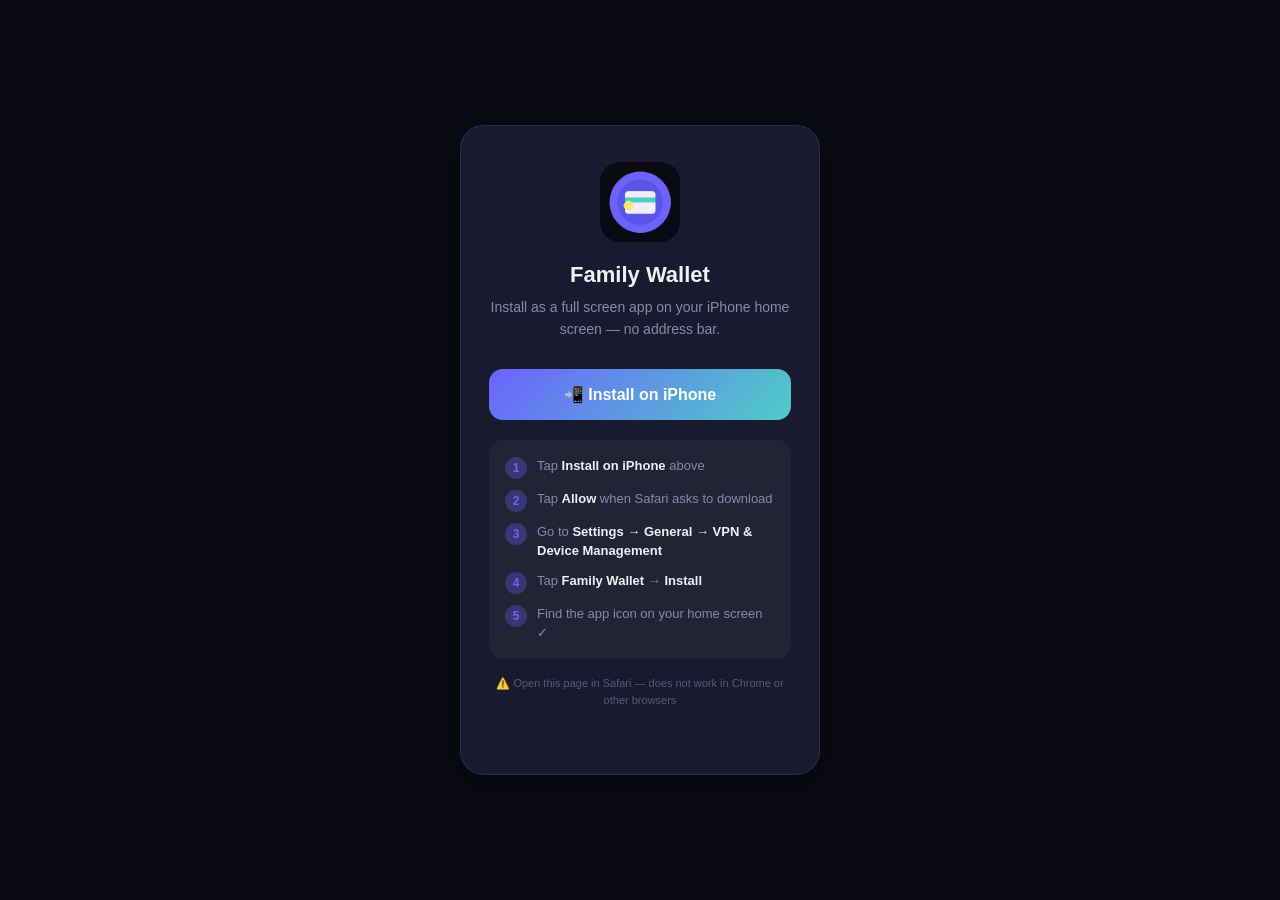
==== install.html @ 3e77f5a9 "Add files via upload" ====
<!DOCTYPE html>
<html lang="en">
<head>
<meta charset="UTF-8">
<meta name="viewport" content="width=device-width, initial-scale=1.0">
<title>Install Family Wallet</title>
<style>
  *{box-sizing:border-box;margin:0;padding:0}
  body{font-family:-apple-system,sans-serif;background:#0A0A14;color:#F0EEF6;min-height:100vh;display:flex;align-items:center;justify-content:center;padding:24px}
  .card{background:#1A1A2E;border:1px solid rgba(108,99,255,0.2);border-radius:24px;padding:36px 28px;max-width:360px;width:100%;text-align:center;box-shadow:0 8px 32px rgba(0,0,0,0.4)}
  .icon{width:80px;height:80px;border-radius:20px;margin:0 auto 20px;display:block}
  h1{font-size:22px;font-weight:700;margin-bottom:8px}
  p{font-size:14px;color:#8A88AA;line-height:1.6;margin-bottom:28px}
  .btn{display:block;width:100%;padding:16px;border-radius:14px;background:linear-gradient(135deg,#6C63FF,#4ECDC4);color:#fff;font-size:16px;font-weight:700;text-decoration:none;border:none;cursor:pointer;font-family:-apple-system,sans-serif;margin-bottom:12px}
  .steps{background:rgba(255,255,255,0.04);border-radius:14px;padding:16px;text-align:left;margin-top:20px}
  .steps p{margin-bottom:0;font-size:13px}
  .step{display:flex;gap:10px;margin-bottom:10px;align-items:flex-start}
  .step:last-child{margin-bottom:0}
  .num{background:rgba(108,99,255,0.3);color:#6C63FF;width:22px;height:22px;border-radius:50%;display:flex;align-items:center;justify-content:center;font-size:12px;font-weight:700;flex-shrink:0;margin-top:1px}
  .step-text{font-size:13px;color:#8A88AA;line-height:1.5}
  .note{font-size:11px;color:#5A587A;margin-top:16px}
</style>
</head>
<body>
<div class="card">
  <img class="icon" src="icon-192.png" alt="Family Wallet">
  <h1>Family Wallet</h1>
  <p>Install as a full screen app on your iPhone home screen — no address bar.</p>

  <a class="btn" href="[data-uri]" id="installBtn">
    📲 Install on iPhone
  </a>

  <div class="steps">
    <div class="step"><div class="num">1</div><div class="step-text">Tap <strong style="color:#F0EEF6">Install on iPhone</strong> above</div></div>
    <div class="step"><div class="num">2</div><div class="step-text">Tap <strong style="color:#F0EEF6">Allow</strong> when Safari asks to download</div></div>
    <div class="step"><div class="num">3</div><div class="step-text">Go to <strong style="color:#F0EEF6">Settings → General → VPN & Device Management</strong></div></div>
    <div class="step"><div class="num">4</div><div class="step-text">Tap <strong style="color:#F0EEF6">Family Wallet</strong> → <strong style="color:#F0EEF6">Install</strong></div></div>
    <div class="step"><div class="num">5</div><div class="step-text">Find the app icon on your home screen ✓</div></div>
  </div>

  <p class="note">⚠️ Open this page in Safari — does not work in Chrome or other browsers</p>
</div>
</body>
</html>
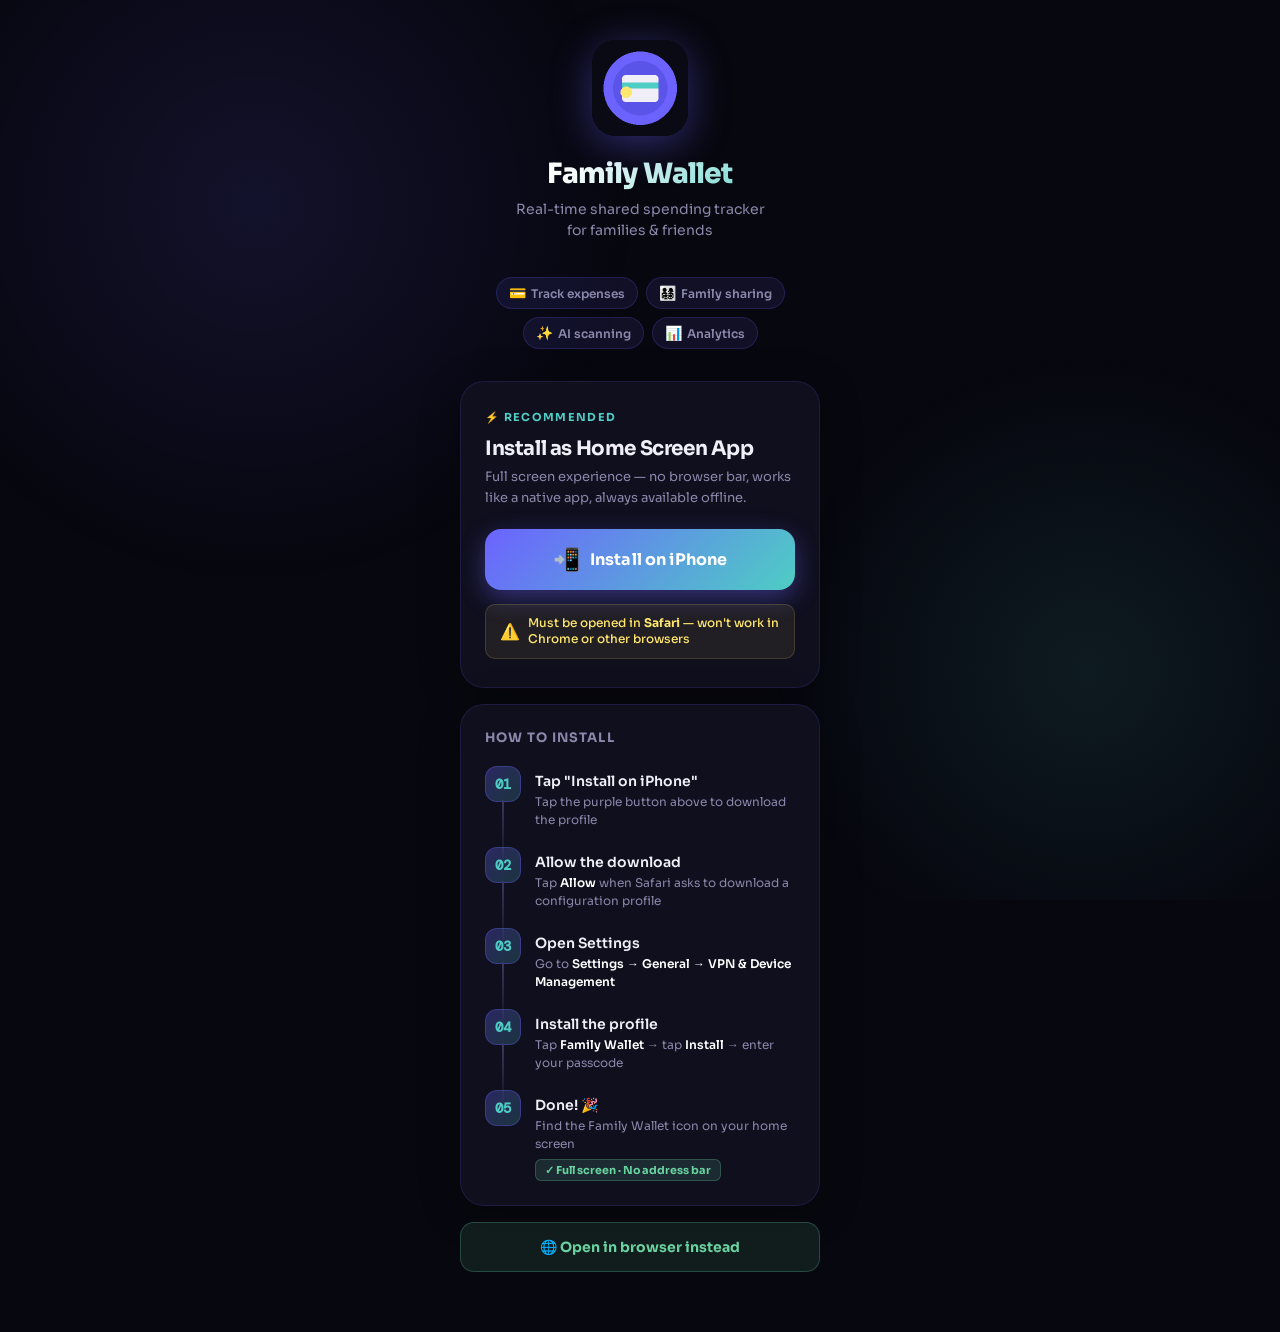
==== commit 97681ad3: "Add files via upload" ====
--- a/install.html
+++ b/install.html
@@ -4,42 +4,403 @@
 <meta charset="UTF-8">
 <meta name="viewport" content="width=device-width, initial-scale=1.0">
 <title>Install Family Wallet</title>
+<link rel="preconnect" href="https://fonts.googleapis.com">
+<link href="https://fonts.googleapis.com/css2?family=Sora:wght@300;400;600;700;800&family=DM+Mono:wght@400;500&display=swap" rel="stylesheet">
 <style>
-  *{box-sizing:border-box;margin:0;padding:0}
-  body{font-family:-apple-system,sans-serif;background:#0A0A14;color:#F0EEF6;min-height:100vh;display:flex;align-items:center;justify-content:center;padding:24px}
-  .card{background:#1A1A2E;border:1px solid rgba(108,99,255,0.2);border-radius:24px;padding:36px 28px;max-width:360px;width:100%;text-align:center;box-shadow:0 8px 32px rgba(0,0,0,0.4)}
-  .icon{width:80px;height:80px;border-radius:20px;margin:0 auto 20px;display:block}
-  h1{font-size:22px;font-weight:700;margin-bottom:8px}
-  p{font-size:14px;color:#8A88AA;line-height:1.6;margin-bottom:28px}
-  .btn{display:block;width:100%;padding:16px;border-radius:14px;background:linear-gradient(135deg,#6C63FF,#4ECDC4);color:#fff;font-size:16px;font-weight:700;text-decoration:none;border:none;cursor:pointer;font-family:-apple-system,sans-serif;margin-bottom:12px}
-  .steps{background:rgba(255,255,255,0.04);border-radius:14px;padding:16px;text-align:left;margin-top:20px}
-  .steps p{margin-bottom:0;font-size:13px}
-  .step{display:flex;gap:10px;margin-bottom:10px;align-items:flex-start}
-  .step:last-child{margin-bottom:0}
-  .num{background:rgba(108,99,255,0.3);color:#6C63FF;width:22px;height:22px;border-radius:50%;display:flex;align-items:center;justify-content:center;font-size:12px;font-weight:700;flex-shrink:0;margin-top:1px}
-  .step-text{font-size:13px;color:#8A88AA;line-height:1.5}
-  .note{font-size:11px;color:#5A587A;margin-top:16px}
+  :root {
+    --bg: #07070F;
+    --card: #0F0F1E;
+    --accent: #6C63FF;
+    --accent2: #4ECDC4;
+    --green: #69D2A0;
+    --text: #F0EEF6;
+    --muted: #8A88AA;
+    --dim: #3A3860;
+    --border: rgba(108,99,255,0.15);
+  }
+
+  * { box-sizing: border-box; margin: 0; padding: 0; }
+
+  body {
+    font-family: 'Sora', sans-serif;
+    background: var(--bg);
+    color: var(--text);
+    min-height: 100vh;
+    overflow-x: hidden;
+  }
+
+  /* Animated background */
+  .bg-glow {
+    position: fixed;
+    inset: 0;
+    pointer-events: none;
+    z-index: 0;
+    overflow: hidden;
+  }
+  .bg-glow::before {
+    content: '';
+    position: absolute;
+    top: -20%;
+    left: -10%;
+    width: 60vw;
+    height: 60vw;
+    border-radius: 50%;
+    background: radial-gradient(circle, rgba(108,99,255,0.12) 0%, transparent 70%);
+    animation: drift1 8s ease-in-out infinite alternate;
+  }
+  .bg-glow::after {
+    content: '';
+    position: absolute;
+    bottom: -10%;
+    right: -10%;
+    width: 50vw;
+    height: 50vw;
+    border-radius: 50%;
+    background: radial-gradient(circle, rgba(78,205,196,0.1) 0%, transparent 70%);
+    animation: drift2 10s ease-in-out infinite alternate;
+  }
+  @keyframes drift1 { from{transform:translate(0,0)} to{transform:translate(5vw,3vh)} }
+  @keyframes drift2 { from{transform:translate(0,0)} to{transform:translate(-4vw,-5vh)} }
+
+  .wrapper {
+    position: relative;
+    z-index: 1;
+    max-width: 400px;
+    margin: 0 auto;
+    padding: 40px 20px 60px;
+  }
+
+  /* Header */
+  .header {
+    text-align: center;
+    margin-bottom: 36px;
+    animation: fadeUp 0.6s ease both;
+  }
+  .app-icon {
+    width: 96px;
+    height: 96px;
+    border-radius: 24px;
+    margin: 0 auto 20px;
+    display: block;
+    box-shadow: 0 8px 40px rgba(108,99,255,0.4);
+    animation: iconPop 0.7s cubic-bezier(.22,.68,0,1.3) both;
+  }
+  .app-name {
+    font-size: 28px;
+    font-weight: 800;
+    letter-spacing: -0.03em;
+    background: linear-gradient(135deg, #fff 30%, var(--accent2));
+    -webkit-background-clip: text;
+    -webkit-text-fill-color: transparent;
+    background-clip: text;
+    margin-bottom: 8px;
+  }
+  .app-tagline {
+    font-size: 14px;
+    color: var(--muted);
+    font-weight: 400;
+    line-height: 1.5;
+  }
+
+  /* Feature pills */
+  .features {
+    display: flex;
+    gap: 8px;
+    justify-content: center;
+    flex-wrap: wrap;
+    margin: 20px 0 32px;
+    animation: fadeUp 0.6s 0.1s ease both;
+  }
+  .pill {
+    display: flex;
+    align-items: center;
+    gap: 5px;
+    padding: 6px 12px;
+    border-radius: 999px;
+    background: rgba(108,99,255,0.1);
+    border: 1px solid rgba(108,99,255,0.2);
+    font-size: 12px;
+    font-weight: 600;
+    color: var(--muted);
+  }
+  .pill span { font-size: 14px; }
+
+  /* Main CTA */
+  .cta-card {
+    background: var(--card);
+    border: 1px solid var(--border);
+    border-radius: 24px;
+    padding: 28px 24px;
+    margin-bottom: 16px;
+    animation: fadeUp 0.6s 0.2s ease both;
+    box-shadow: 0 8px 40px rgba(0,0,0,0.3);
+  }
+  .cta-label {
+    font-size: 11px;
+    letter-spacing: 0.12em;
+    text-transform: uppercase;
+    color: var(--accent2);
+    font-weight: 700;
+    margin-bottom: 12px;
+  }
+  .cta-title {
+    font-size: 20px;
+    font-weight: 700;
+    margin-bottom: 6px;
+    letter-spacing: -0.02em;
+  }
+  .cta-sub {
+    font-size: 13px;
+    color: var(--muted);
+    margin-bottom: 20px;
+    line-height: 1.6;
+  }
+
+  .install-btn {
+    display: flex;
+    align-items: center;
+    justify-content: center;
+    gap: 10px;
+    width: 100%;
+    padding: 17px;
+    border-radius: 16px;
+    background: linear-gradient(135deg, var(--accent), var(--accent2));
+    color: #fff;
+    font-size: 16px;
+    font-weight: 700;
+    font-family: 'Sora', sans-serif;
+    text-decoration: none;
+    border: none;
+    cursor: pointer;
+    box-shadow: 0 8px 24px rgba(108,99,255,0.4);
+    transition: transform 0.15s, box-shadow 0.15s;
+    letter-spacing: 0.01em;
+  }
+  .install-btn:active {
+    transform: scale(0.97);
+    box-shadow: 0 4px 12px rgba(108,99,255,0.3);
+  }
+  .install-btn .btn-icon { font-size: 22px; }
+
+  .safari-note {
+    display: flex;
+    align-items: center;
+    gap: 8px;
+    margin-top: 14px;
+    padding: 10px 14px;
+    border-radius: 10px;
+    background: rgba(255,230,109,0.08);
+    border: 1px solid rgba(255,230,109,0.15);
+  }
+  .safari-note p {
+    font-size: 12px;
+    color: #FFE66D;
+    font-weight: 500;
+    line-height: 1.4;
+  }
+
+  /* Steps */
+  .steps-card {
+    background: var(--card);
+    border: 1px solid var(--border);
+    border-radius: 24px;
+    padding: 24px;
+    animation: fadeUp 0.6s 0.3s ease both;
+    box-shadow: 0 8px 40px rgba(0,0,0,0.3);
+  }
+  .steps-title {
+    font-size: 13px;
+    font-weight: 700;
+    color: var(--muted);
+    letter-spacing: 0.08em;
+    text-transform: uppercase;
+    margin-bottom: 20px;
+  }
+  .step {
+    display: flex;
+    gap: 14px;
+    align-items: flex-start;
+    margin-bottom: 18px;
+    position: relative;
+  }
+  .step:last-child { margin-bottom: 0; }
+  .step::before {
+    content: '';
+    position: absolute;
+    left: 17px;
+    top: 34px;
+    width: 2px;
+    height: calc(100% + 4px);
+    background: linear-gradient(to bottom, var(--dim), transparent);
+  }
+  .step:last-child::before { display: none; }
+  .step-num {
+    width: 36px;
+    height: 36px;
+    border-radius: 12px;
+    background: linear-gradient(135deg, rgba(108,99,255,0.3), rgba(78,205,196,0.2));
+    border: 1px solid rgba(108,99,255,0.3);
+    display: flex;
+    align-items: center;
+    justify-content: center;
+    font-size: 14px;
+    font-weight: 700;
+    color: var(--accent2);
+    flex-shrink: 0;
+    font-family: 'DM Mono', monospace;
+  }
+  .step-content { flex: 1; padding-top: 6px; }
+  .step-heading {
+    font-size: 14px;
+    font-weight: 600;
+    color: var(--text);
+    margin-bottom: 3px;
+  }
+  .step-detail {
+    font-size: 12px;
+    color: var(--muted);
+    line-height: 1.5;
+  }
+  .step-detail strong {
+    color: #fff;
+    font-weight: 600;
+  }
+  .step-badge {
+    display: inline-flex;
+    align-items: center;
+    gap: 4px;
+    padding: 3px 9px;
+    border-radius: 6px;
+    background: rgba(105,210,160,0.15);
+    border: 1px solid rgba(105,210,160,0.25);
+    font-size: 11px;
+    font-weight: 700;
+    color: var(--green);
+    margin-top: 6px;
+  }
+
+  /* Open app button */
+  .open-btn {
+    display: flex;
+    align-items: center;
+    justify-content: center;
+    gap: 8px;
+    width: 100%;
+    padding: 15px;
+    margin-top: 16px;
+    border-radius: 14px;
+    background: rgba(105,210,160,0.1);
+    border: 1px solid rgba(105,210,160,0.25);
+    color: var(--green);
+    font-size: 14px;
+    font-weight: 700;
+    font-family: 'Sora', sans-serif;
+    text-decoration: none;
+    cursor: pointer;
+    transition: all 0.15s;
+    animation: fadeUp 0.6s 0.4s ease both;
+  }
+  .open-btn:active { transform: scale(0.97); }
+
+  @keyframes fadeUp {
+    from { opacity: 0; transform: translateY(20px); }
+    to   { opacity: 1; transform: translateY(0); }
+  }
+  @keyframes iconPop {
+    from { opacity: 0; transform: scale(0.6); }
+    to   { opacity: 1; transform: scale(1); }
+  }
 </style>
 </head>
 <body>
-<div class="card">
-  <img class="icon" src="icon-192.png" alt="Family Wallet">
-  <h1>Family Wallet</h1>
-  <p>Install as a full screen app on your iPhone home screen — no address bar.</p>
-
-  <a class="btn" href="[data-uri]" id="installBtn">
-    📲 Install on iPhone
+
+<div class="bg-glow"></div>
+
+<div class="wrapper">
+
+  <!-- Header -->
+  <div class="header">
+    <img class="app-icon" src="icon-192.png" alt="Family Wallet">
+    <h1 class="app-name">Family Wallet</h1>
+    <p class="app-tagline">Real-time shared spending tracker<br>for families & friends</p>
+  </div>
+
+  <!-- Feature pills -->
+  <div class="features">
+    <div class="pill"><span>💳</span> Track expenses</div>
+    <div class="pill"><span>👨‍👩‍👧‍👦</span> Family sharing</div>
+    <div class="pill"><span>✨</span> AI scanning</div>
+    <div class="pill"><span>📊</span> Analytics</div>
+  </div>
+
+  <!-- Main install CTA -->
+  <div class="cta-card">
+    <p class="cta-label">⚡ Recommended</p>
+    <h2 class="cta-title">Install as Home Screen App</h2>
+    <p class="cta-sub">Full screen experience — no browser bar, works like a native app, always available offline.</p>
+
+    <a class="install-btn" href="[data-uri]">
+      <span class="btn-icon">📲</span>
+      Install on iPhone
+    </a>
+
+    <div class="safari-note">
+      <span>⚠️</span>
+      <p>Must be opened in <strong>Safari</strong> — won't work in Chrome or other browsers</p>
+    </div>
+  </div>
+
+  <!-- Steps -->
+  <div class="steps-card">
+    <p class="steps-title">How to install</p>
+
+    <div class="step">
+      <div class="step-num">01</div>
+      <div class="step-content">
+        <p class="step-heading">Tap "Install on iPhone"</p>
+        <p class="step-detail">Tap the purple button above to download the profile</p>
+      </div>
+    </div>
+
+    <div class="step">
+      <div class="step-num">02</div>
+      <div class="step-content">
+        <p class="step-heading">Allow the download</p>
+        <p class="step-detail">Tap <strong>Allow</strong> when Safari asks to download a configuration profile</p>
+      </div>
+    </div>
+
+    <div class="step">
+      <div class="step-num">03</div>
+      <div class="step-content">
+        <p class="step-heading">Open Settings</p>
+        <p class="step-detail">Go to <strong>Settings → General → VPN & Device Management</strong></p>
+      </div>
+    </div>
+
+    <div class="step">
+      <div class="step-num">04</div>
+      <div class="step-content">
+        <p class="step-heading">Install the profile</p>
+        <p class="step-detail">Tap <strong>Family Wallet</strong> → tap <strong>Install</strong> → enter your passcode</p>
+      </div>
+    </div>
+
+    <div class="step">
+      <div class="step-num">05</div>
+      <div class="step-content">
+        <p class="step-heading">Done! 🎉</p>
+        <p class="step-detail">Find the Family Wallet icon on your home screen</p>
+        <div class="step-badge">✓ Full screen · No address bar</div>
+      </div>
+    </div>
+  </div>
+
+  <!-- Open in browser fallback -->
+  <a class="open-btn" href="https://heraline.github.io/Family-Wallet/">
+    🌐 Open in browser instead
   </a>
 
-  <div class="steps">
-    <div class="step"><div class="num">1</div><div class="step-text">Tap <strong style="color:#F0EEF6">Install on iPhone</strong> above</div></div>
-    <div class="step"><div class="num">2</div><div class="step-text">Tap <strong style="color:#F0EEF6">Allow</strong> when Safari asks to download</div></div>
-    <div class="step"><div class="num">3</div><div class="step-text">Go to <strong style="color:#F0EEF6">Settings → General → VPN & Device Management</strong></div></div>
-    <div class="step"><div class="num">4</div><div class="step-text">Tap <strong style="color:#F0EEF6">Family Wallet</strong> → <strong style="color:#F0EEF6">Install</strong></div></div>
-    <div class="step"><div class="num">5</div><div class="step-text">Find the app icon on your home screen ✓</div></div>
-  </div>
-
-  <p class="note">⚠️ Open this page in Safari — does not work in Chrome or other browsers</p>
 </div>
 </body>
-</html>+</html>
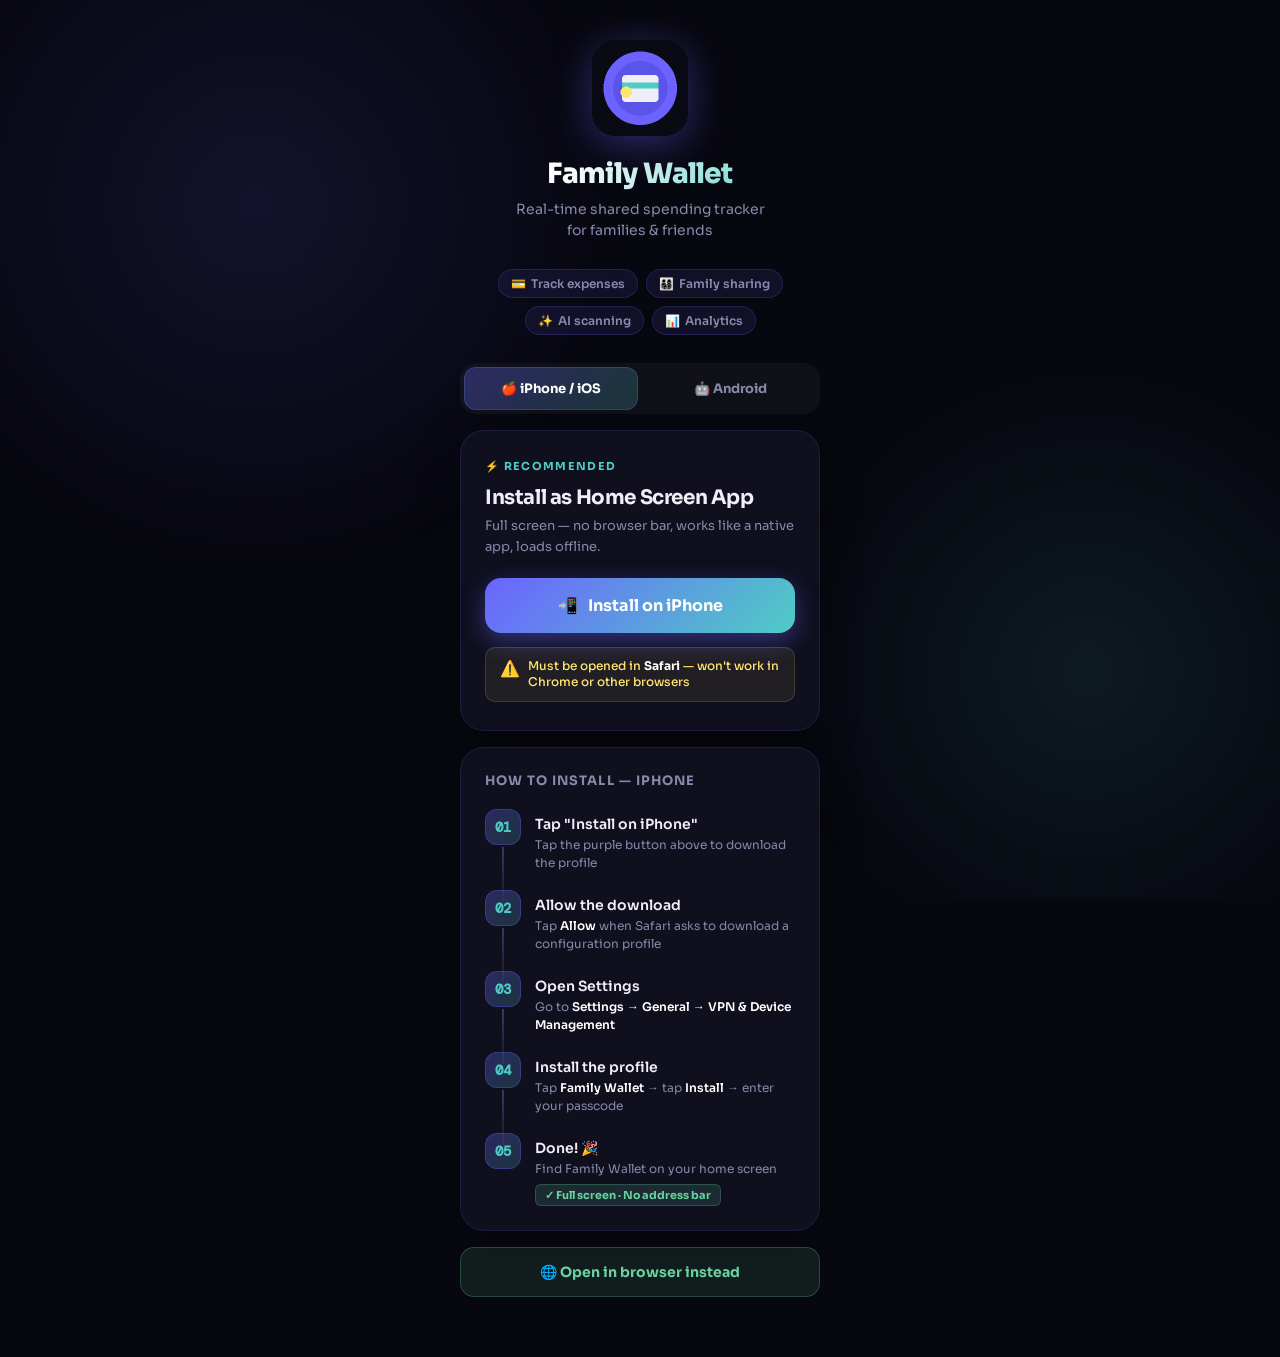
==== commit bf1d44a3: "Add files via upload" ====
--- a/install.html
+++ b/install.html
@@ -7,325 +7,67 @@
 <link rel="preconnect" href="https://fonts.googleapis.com">
 <link href="https://fonts.googleapis.com/css2?family=Sora:wght@300;400;600;700;800&family=DM+Mono:wght@400;500&display=swap" rel="stylesheet">
 <style>
-  :root {
-    --bg: #07070F;
-    --card: #0F0F1E;
-    --accent: #6C63FF;
-    --accent2: #4ECDC4;
-    --green: #69D2A0;
-    --text: #F0EEF6;
-    --muted: #8A88AA;
-    --dim: #3A3860;
-    --border: rgba(108,99,255,0.15);
-  }
-
-  * { box-sizing: border-box; margin: 0; padding: 0; }
-
-  body {
-    font-family: 'Sora', sans-serif;
-    background: var(--bg);
-    color: var(--text);
-    min-height: 100vh;
-    overflow-x: hidden;
-  }
-
-  /* Animated background */
-  .bg-glow {
-    position: fixed;
-    inset: 0;
-    pointer-events: none;
-    z-index: 0;
-    overflow: hidden;
-  }
-  .bg-glow::before {
-    content: '';
-    position: absolute;
-    top: -20%;
-    left: -10%;
-    width: 60vw;
-    height: 60vw;
-    border-radius: 50%;
-    background: radial-gradient(circle, rgba(108,99,255,0.12) 0%, transparent 70%);
-    animation: drift1 8s ease-in-out infinite alternate;
-  }
-  .bg-glow::after {
-    content: '';
-    position: absolute;
-    bottom: -10%;
-    right: -10%;
-    width: 50vw;
-    height: 50vw;
-    border-radius: 50%;
-    background: radial-gradient(circle, rgba(78,205,196,0.1) 0%, transparent 70%);
-    animation: drift2 10s ease-in-out infinite alternate;
-  }
-  @keyframes drift1 { from{transform:translate(0,0)} to{transform:translate(5vw,3vh)} }
-  @keyframes drift2 { from{transform:translate(0,0)} to{transform:translate(-4vw,-5vh)} }
-
-  .wrapper {
-    position: relative;
-    z-index: 1;
-    max-width: 400px;
-    margin: 0 auto;
-    padding: 40px 20px 60px;
-  }
-
-  /* Header */
-  .header {
-    text-align: center;
-    margin-bottom: 36px;
-    animation: fadeUp 0.6s ease both;
-  }
-  .app-icon {
-    width: 96px;
-    height: 96px;
-    border-radius: 24px;
-    margin: 0 auto 20px;
-    display: block;
-    box-shadow: 0 8px 40px rgba(108,99,255,0.4);
-    animation: iconPop 0.7s cubic-bezier(.22,.68,0,1.3) both;
-  }
-  .app-name {
-    font-size: 28px;
-    font-weight: 800;
-    letter-spacing: -0.03em;
-    background: linear-gradient(135deg, #fff 30%, var(--accent2));
-    -webkit-background-clip: text;
-    -webkit-text-fill-color: transparent;
-    background-clip: text;
-    margin-bottom: 8px;
-  }
-  .app-tagline {
-    font-size: 14px;
-    color: var(--muted);
-    font-weight: 400;
-    line-height: 1.5;
-  }
-
-  /* Feature pills */
-  .features {
-    display: flex;
-    gap: 8px;
-    justify-content: center;
-    flex-wrap: wrap;
-    margin: 20px 0 32px;
-    animation: fadeUp 0.6s 0.1s ease both;
-  }
-  .pill {
-    display: flex;
-    align-items: center;
-    gap: 5px;
-    padding: 6px 12px;
-    border-radius: 999px;
-    background: rgba(108,99,255,0.1);
-    border: 1px solid rgba(108,99,255,0.2);
-    font-size: 12px;
-    font-weight: 600;
-    color: var(--muted);
-  }
-  .pill span { font-size: 14px; }
-
-  /* Main CTA */
-  .cta-card {
-    background: var(--card);
-    border: 1px solid var(--border);
-    border-radius: 24px;
-    padding: 28px 24px;
-    margin-bottom: 16px;
-    animation: fadeUp 0.6s 0.2s ease both;
-    box-shadow: 0 8px 40px rgba(0,0,0,0.3);
-  }
-  .cta-label {
-    font-size: 11px;
-    letter-spacing: 0.12em;
-    text-transform: uppercase;
-    color: var(--accent2);
-    font-weight: 700;
-    margin-bottom: 12px;
-  }
-  .cta-title {
-    font-size: 20px;
-    font-weight: 700;
-    margin-bottom: 6px;
-    letter-spacing: -0.02em;
-  }
-  .cta-sub {
-    font-size: 13px;
-    color: var(--muted);
-    margin-bottom: 20px;
-    line-height: 1.6;
-  }
-
-  .install-btn {
-    display: flex;
-    align-items: center;
-    justify-content: center;
-    gap: 10px;
-    width: 100%;
-    padding: 17px;
-    border-radius: 16px;
-    background: linear-gradient(135deg, var(--accent), var(--accent2));
-    color: #fff;
-    font-size: 16px;
-    font-weight: 700;
-    font-family: 'Sora', sans-serif;
-    text-decoration: none;
-    border: none;
-    cursor: pointer;
-    box-shadow: 0 8px 24px rgba(108,99,255,0.4);
-    transition: transform 0.15s, box-shadow 0.15s;
-    letter-spacing: 0.01em;
-  }
-  .install-btn:active {
-    transform: scale(0.97);
-    box-shadow: 0 4px 12px rgba(108,99,255,0.3);
-  }
-  .install-btn .btn-icon { font-size: 22px; }
-
-  .safari-note {
-    display: flex;
-    align-items: center;
-    gap: 8px;
-    margin-top: 14px;
-    padding: 10px 14px;
-    border-radius: 10px;
-    background: rgba(255,230,109,0.08);
-    border: 1px solid rgba(255,230,109,0.15);
-  }
-  .safari-note p {
-    font-size: 12px;
-    color: #FFE66D;
-    font-weight: 500;
-    line-height: 1.4;
-  }
-
-  /* Steps */
-  .steps-card {
-    background: var(--card);
-    border: 1px solid var(--border);
-    border-radius: 24px;
-    padding: 24px;
-    animation: fadeUp 0.6s 0.3s ease both;
-    box-shadow: 0 8px 40px rgba(0,0,0,0.3);
-  }
-  .steps-title {
-    font-size: 13px;
-    font-weight: 700;
-    color: var(--muted);
-    letter-spacing: 0.08em;
-    text-transform: uppercase;
-    margin-bottom: 20px;
-  }
-  .step {
-    display: flex;
-    gap: 14px;
-    align-items: flex-start;
-    margin-bottom: 18px;
-    position: relative;
-  }
-  .step:last-child { margin-bottom: 0; }
-  .step::before {
-    content: '';
-    position: absolute;
-    left: 17px;
-    top: 34px;
-    width: 2px;
-    height: calc(100% + 4px);
-    background: linear-gradient(to bottom, var(--dim), transparent);
-  }
-  .step:last-child::before { display: none; }
-  .step-num {
-    width: 36px;
-    height: 36px;
-    border-radius: 12px;
-    background: linear-gradient(135deg, rgba(108,99,255,0.3), rgba(78,205,196,0.2));
-    border: 1px solid rgba(108,99,255,0.3);
-    display: flex;
-    align-items: center;
-    justify-content: center;
-    font-size: 14px;
-    font-weight: 700;
-    color: var(--accent2);
-    flex-shrink: 0;
-    font-family: 'DM Mono', monospace;
-  }
-  .step-content { flex: 1; padding-top: 6px; }
-  .step-heading {
-    font-size: 14px;
-    font-weight: 600;
-    color: var(--text);
-    margin-bottom: 3px;
-  }
-  .step-detail {
-    font-size: 12px;
-    color: var(--muted);
-    line-height: 1.5;
-  }
-  .step-detail strong {
-    color: #fff;
-    font-weight: 600;
-  }
-  .step-badge {
-    display: inline-flex;
-    align-items: center;
-    gap: 4px;
-    padding: 3px 9px;
-    border-radius: 6px;
-    background: rgba(105,210,160,0.15);
-    border: 1px solid rgba(105,210,160,0.25);
-    font-size: 11px;
-    font-weight: 700;
-    color: var(--green);
-    margin-top: 6px;
-  }
-
-  /* Open app button */
-  .open-btn {
-    display: flex;
-    align-items: center;
-    justify-content: center;
-    gap: 8px;
-    width: 100%;
-    padding: 15px;
-    margin-top: 16px;
-    border-radius: 14px;
-    background: rgba(105,210,160,0.1);
-    border: 1px solid rgba(105,210,160,0.25);
-    color: var(--green);
-    font-size: 14px;
-    font-weight: 700;
-    font-family: 'Sora', sans-serif;
-    text-decoration: none;
-    cursor: pointer;
-    transition: all 0.15s;
-    animation: fadeUp 0.6s 0.4s ease both;
-  }
-  .open-btn:active { transform: scale(0.97); }
-
-  @keyframes fadeUp {
-    from { opacity: 0; transform: translateY(20px); }
-    to   { opacity: 1; transform: translateY(0); }
-  }
-  @keyframes iconPop {
-    from { opacity: 0; transform: scale(0.6); }
-    to   { opacity: 1; transform: scale(1); }
-  }
+  :root{--bg:#07070F;--card:#0F0F1E;--accent:#6C63FF;--accent2:#4ECDC4;--green:#69D2A0;--yellow:#FFE66D;--text:#F0EEF6;--muted:#8A88AA;--dim:#3A3860;--border:rgba(108,99,255,0.15)}
+  *{box-sizing:border-box;margin:0;padding:0}
+  body{font-family:'Sora',sans-serif;background:var(--bg);color:var(--text);min-height:100vh;overflow-x:hidden}
+  .bg-glow{position:fixed;inset:0;pointer-events:none;z-index:0;overflow:hidden}
+  .bg-glow::before{content:'';position:absolute;top:-20%;left:-10%;width:60vw;height:60vw;border-radius:50%;background:radial-gradient(circle,rgba(108,99,255,0.12),transparent 70%);animation:drift1 8s ease-in-out infinite alternate}
+  .bg-glow::after{content:'';position:absolute;bottom:-10%;right:-10%;width:50vw;height:50vw;border-radius:50%;background:radial-gradient(circle,rgba(78,205,196,0.1),transparent 70%);animation:drift2 10s ease-in-out infinite alternate}
+  @keyframes drift1{from{transform:translate(0,0)}to{transform:translate(5vw,3vh)}}
+  @keyframes drift2{from{transform:translate(0,0)}to{transform:translate(-4vw,-5vh)}}
+  .wrapper{position:relative;z-index:1;max-width:400px;margin:0 auto;padding:40px 20px 60px}
+  .header{text-align:center;margin-bottom:28px;animation:fadeUp 0.6s ease both}
+  .app-icon{width:96px;height:96px;border-radius:24px;margin:0 auto 20px;display:block;box-shadow:0 8px 40px rgba(108,99,255,0.4);animation:iconPop 0.7s cubic-bezier(.22,.68,0,1.3) both}
+  .app-name{font-size:28px;font-weight:800;letter-spacing:-0.03em;background:linear-gradient(135deg,#fff 30%,var(--accent2));-webkit-background-clip:text;-webkit-text-fill-color:transparent;background-clip:text;margin-bottom:8px}
+  .app-tagline{font-size:14px;color:var(--muted);line-height:1.5}
+  .features{display:flex;gap:8px;justify-content:center;flex-wrap:wrap;margin:16px 0 28px;animation:fadeUp 0.6s 0.1s ease both}
+  .pill{display:flex;align-items:center;gap:5px;padding:6px 12px;border-radius:999px;background:rgba(108,99,255,0.1);border:1px solid rgba(108,99,255,0.2);font-size:12px;font-weight:600;color:var(--muted)}
+  .platform-tabs{display:flex;gap:6px;margin-bottom:16px;background:rgba(255,255,255,0.04);border-radius:16px;padding:4px;animation:fadeUp 0.6s 0.15s ease both}
+  .platform-tab{flex:1;padding:12px 8px;border-radius:12px;font-size:13px;font-weight:700;font-family:'Sora',sans-serif;background:transparent;color:var(--muted);border:none;cursor:pointer;transition:all 0.2s;display:flex;align-items:center;justify-content:center;gap:6px}
+  .platform-tab.active{background:linear-gradient(135deg,rgba(108,99,255,0.3),rgba(78,205,196,0.2));color:#fff;border:1px solid rgba(108,99,255,0.3)}
+  .cta-card{background:var(--card);border:1px solid var(--border);border-radius:24px;padding:28px 24px;margin-bottom:16px;animation:fadeUp 0.6s 0.2s ease both;box-shadow:0 8px 40px rgba(0,0,0,0.3)}
+  .cta-label{font-size:11px;letter-spacing:0.12em;text-transform:uppercase;color:var(--accent2);font-weight:700;margin-bottom:12px}
+  .cta-title{font-size:20px;font-weight:700;margin-bottom:6px;letter-spacing:-0.02em}
+  .cta-sub{font-size:13px;color:var(--muted);margin-bottom:20px;line-height:1.6}
+  .install-btn{display:flex;align-items:center;justify-content:center;gap:10px;width:100%;padding:17px;border-radius:16px;background:linear-gradient(135deg,var(--accent),var(--accent2));color:#fff;font-size:16px;font-weight:700;font-family:'Sora',sans-serif;text-decoration:none;border:none;cursor:pointer;box-shadow:0 8px 24px rgba(108,99,255,0.4);transition:transform 0.15s}
+  .install-btn:active{transform:scale(0.97)}
+  .android-btn{display:flex;align-items:center;justify-content:center;gap:10px;width:100%;padding:17px;border-radius:16px;background:linear-gradient(135deg,#34A853,#4ECDC4);color:#fff;font-size:16px;font-weight:700;font-family:'Sora',sans-serif;text-decoration:none;border:none;cursor:pointer;box-shadow:0 8px 24px rgba(52,168,83,0.35);transition:transform 0.15s}
+  .android-btn:active{transform:scale(0.97)}
+  .note-box{display:flex;align-items:flex-start;gap:8px;margin-top:14px;padding:10px 14px;border-radius:10px;background:rgba(255,230,109,0.08);border:1px solid rgba(255,230,109,0.15)}
+  .note-box p{font-size:12px;color:var(--yellow);font-weight:500;line-height:1.4}
+  .note-box p strong{color:#fff}
+  .note-box.green{background:rgba(105,210,160,0.08);border-color:rgba(105,210,160,0.2)}
+  .note-box.green p{color:var(--green)}
+  .steps-card{background:var(--card);border:1px solid var(--border);border-radius:24px;padding:24px;animation:fadeUp 0.6s 0.3s ease both;box-shadow:0 8px 40px rgba(0,0,0,0.3)}
+  .steps-title{font-size:13px;font-weight:700;color:var(--muted);letter-spacing:0.08em;text-transform:uppercase;margin-bottom:20px}
+  .step{display:flex;gap:14px;align-items:flex-start;margin-bottom:18px;position:relative}
+  .step:last-child{margin-bottom:0}
+  .step::before{content:'';position:absolute;left:17px;top:38px;width:2px;height:calc(100% + 4px);background:linear-gradient(to bottom,var(--dim),transparent)}
+  .step:last-child::before{display:none}
+  .step-num{width:36px;height:36px;border-radius:12px;flex-shrink:0;background:linear-gradient(135deg,rgba(108,99,255,0.3),rgba(78,205,196,0.2));border:1px solid rgba(108,99,255,0.3);display:flex;align-items:center;justify-content:center;font-size:14px;font-weight:700;color:var(--accent2);font-family:'DM Mono',monospace}
+  .step-num.g{background:linear-gradient(135deg,rgba(52,168,83,0.3),rgba(78,205,196,0.2));border-color:rgba(52,168,83,0.3);color:var(--green)}
+  .step-content{flex:1;padding-top:6px}
+  .step-heading{font-size:14px;font-weight:600;color:var(--text);margin-bottom:3px}
+  .step-detail{font-size:12px;color:var(--muted);line-height:1.5}
+  .step-detail strong{color:#fff;font-weight:600}
+  .step-badge{display:inline-flex;align-items:center;gap:4px;padding:3px 9px;border-radius:6px;background:rgba(105,210,160,0.15);border:1px solid rgba(105,210,160,0.25);font-size:11px;font-weight:700;color:var(--green);margin-top:6px}
+  .open-btn{display:flex;align-items:center;justify-content:center;gap:8px;width:100%;padding:15px;margin-top:16px;border-radius:14px;background:rgba(105,210,160,0.1);border:1px solid rgba(105,210,160,0.25);color:var(--green);font-size:14px;font-weight:700;font-family:'Sora',sans-serif;text-decoration:none;cursor:pointer;transition:all 0.15s;animation:fadeUp 0.6s 0.4s ease both}
+  .open-btn:active{transform:scale(0.97)}
+  .hidden{display:none!important}
+  @keyframes fadeUp{from{opacity:0;transform:translateY(20px)}to{opacity:1;transform:translateY(0)}}
+  @keyframes iconPop{from{opacity:0;transform:scale(0.6)}to{opacity:1;transform:scale(1)}}
 </style>
 </head>
 <body>
-
 <div class="bg-glow"></div>
-
 <div class="wrapper">
 
-  <!-- Header -->
   <div class="header">
     <img class="app-icon" src="icon-192.png" alt="Family Wallet">
     <h1 class="app-name">Family Wallet</h1>
     <p class="app-tagline">Real-time shared spending tracker<br>for families & friends</p>
   </div>
 
-  <!-- Feature pills -->
   <div class="features">
     <div class="pill"><span>💳</span> Track expenses</div>
     <div class="pill"><span>👨‍👩‍👧‍👦</span> Family sharing</div>
@@ -333,74 +75,72 @@
     <div class="pill"><span>📊</span> Analytics</div>
   </div>
 
-  <!-- Main install CTA -->
-  <div class="cta-card">
-    <p class="cta-label">⚡ Recommended</p>
-    <h2 class="cta-title">Install as Home Screen App</h2>
-    <p class="cta-sub">Full screen experience — no browser bar, works like a native app, always available offline.</p>
+  <div class="platform-tabs">
+    <button class="platform-tab active" id="tab-ios" onclick="switchPlatform('ios')">🍎 iPhone / iOS</button>
+    <button class="platform-tab" id="tab-android" onclick="switchPlatform('android')">🤖 Android</button>
+  </div>
 
-    <a class="install-btn" href="[data-uri]">
-      <span class="btn-icon">📲</span>
-      Install on iPhone
-    </a>
-
-    <div class="safari-note">
-      <span>⚠️</span>
-      <p>Must be opened in <strong>Safari</strong> — won't work in Chrome or other browsers</p>
+  <!-- iOS -->
+  <div id="section-ios">
+    <div class="cta-card">
+      <p class="cta-label">⚡ Recommended</p>
+      <h2 class="cta-title">Install as Home Screen App</h2>
+      <p class="cta-sub">Full screen — no browser bar, works like a native app, loads offline.</p>
+      <a class="install-btn" href="[data-uri]">
+        <span>📲</span> Install on iPhone
+      </a>
+      <div class="note-box">
+        <span>⚠️</span>
+        <p>Must be opened in <strong>Safari</strong> — won't work in Chrome or other browsers</p>
+      </div>
+    </div>
+    <div class="steps-card">
+      <p class="steps-title">How to install — iPhone</p>
+      <div class="step"><div class="step-num">01</div><div class="step-content"><p class="step-heading">Tap "Install on iPhone"</p><p class="step-detail">Tap the purple button above to download the profile</p></div></div>
+      <div class="step"><div class="step-num">02</div><div class="step-content"><p class="step-heading">Allow the download</p><p class="step-detail">Tap <strong>Allow</strong> when Safari asks to download a configuration profile</p></div></div>
+      <div class="step"><div class="step-num">03</div><div class="step-content"><p class="step-heading">Open Settings</p><p class="step-detail">Go to <strong>Settings → General → VPN & Device Management</strong></p></div></div>
+      <div class="step"><div class="step-num">04</div><div class="step-content"><p class="step-heading">Install the profile</p><p class="step-detail">Tap <strong>Family Wallet</strong> → tap <strong>Install</strong> → enter your passcode</p></div></div>
+      <div class="step"><div class="step-num">05</div><div class="step-content"><p class="step-heading">Done! 🎉</p><p class="step-detail">Find Family Wallet on your home screen</p><div class="step-badge">✓ Full screen · No address bar</div></div></div>
     </div>
   </div>
 
-  <!-- Steps -->
-  <div class="steps-card">
-    <p class="steps-title">How to install</p>
-
-    <div class="step">
-      <div class="step-num">01</div>
-      <div class="step-content">
-        <p class="step-heading">Tap "Install on iPhone"</p>
-        <p class="step-detail">Tap the purple button above to download the profile</p>
+  <!-- Android -->
+  <div id="section-android" class="hidden">
+    <div class="cta-card">
+      <p class="cta-label" style="color:#69D2A0">⚡ Easy Install</p>
+      <h2 class="cta-title">Install as Home Screen App</h2>
+      <p class="cta-sub">Android makes this even easier — no profile needed. Just use Chrome and tap "Add to Home Screen".</p>
+      <a class="android-btn" href="https://heraline.github.io/Family-Wallet/">
+        <span>🚀</span> Open App in Chrome
+      </a>
+      <div class="note-box green" style="margin-top:14px">
+        <span>✅</span>
+        <p>Use <strong>Google Chrome</strong> on Android for the best install experience</p>
       </div>
     </div>
-
-    <div class="step">
-      <div class="step-num">02</div>
-      <div class="step-content">
-        <p class="step-heading">Allow the download</p>
-        <p class="step-detail">Tap <strong>Allow</strong> when Safari asks to download a configuration profile</p>
-      </div>
-    </div>
-
-    <div class="step">
-      <div class="step-num">03</div>
-      <div class="step-content">
-        <p class="step-heading">Open Settings</p>
-        <p class="step-detail">Go to <strong>Settings → General → VPN & Device Management</strong></p>
-      </div>
-    </div>
-
-    <div class="step">
-      <div class="step-num">04</div>
-      <div class="step-content">
-        <p class="step-heading">Install the profile</p>
-        <p class="step-detail">Tap <strong>Family Wallet</strong> → tap <strong>Install</strong> → enter your passcode</p>
-      </div>
-    </div>
-
-    <div class="step">
-      <div class="step-num">05</div>
-      <div class="step-content">
-        <p class="step-heading">Done! 🎉</p>
-        <p class="step-detail">Find the Family Wallet icon on your home screen</p>
-        <div class="step-badge">✓ Full screen · No address bar</div>
-      </div>
+    <div class="steps-card">
+      <p class="steps-title">How to install — Android</p>
+      <div class="step"><div class="step-num g">01</div><div class="step-content"><p class="step-heading">Open in Chrome</p><p class="step-detail">Tap the green button above to open Family Wallet in Chrome</p></div></div>
+      <div class="step"><div class="step-num g">02</div><div class="step-content"><p class="step-heading">Tap the menu</p><p class="step-detail">Tap the <strong>⋮ three dots</strong> in the top right corner of Chrome</p></div></div>
+      <div class="step"><div class="step-num g">03</div><div class="step-content"><p class="step-heading">Add to Home Screen</p><p class="step-detail">Tap <strong>"Add to Home Screen"</strong> or <strong>"Install App"</strong></p></div></div>
+      <div class="step"><div class="step-num g">04</div><div class="step-content"><p class="step-heading">Confirm install</p><p class="step-detail">Tap <strong>Add</strong> or <strong>Install</strong> on the popup that appears</p></div></div>
+      <div class="step"><div class="step-num g">05</div><div class="step-content"><p class="step-heading">Done! 🎉</p><p class="step-detail">Find Family Wallet on your home screen</p><div class="step-badge">✓ Full screen · Works like a native app</div></div></div>
     </div>
   </div>
 
-  <!-- Open in browser fallback -->
-  <a class="open-btn" href="https://heraline.github.io/Family-Wallet/">
-    🌐 Open in browser instead
-  </a>
+  <a class="open-btn" href="https://heraline.github.io/Family-Wallet/">🌐 Open in browser instead</a>
 
 </div>
+<script>
+function switchPlatform(p){
+  document.getElementById('section-ios').classList.toggle('hidden',p!=='ios');
+  document.getElementById('section-android').classList.toggle('hidden',p!=='android');
+  document.getElementById('tab-ios').classList.toggle('active',p==='ios');
+  document.getElementById('tab-android').classList.toggle('active',p==='android');
+}
+// Auto-detect platform
+if(/android/i.test(navigator.userAgent)){switchPlatform('android');}
+else{switchPlatform('ios');}
+</script>
 </body>
 </html>
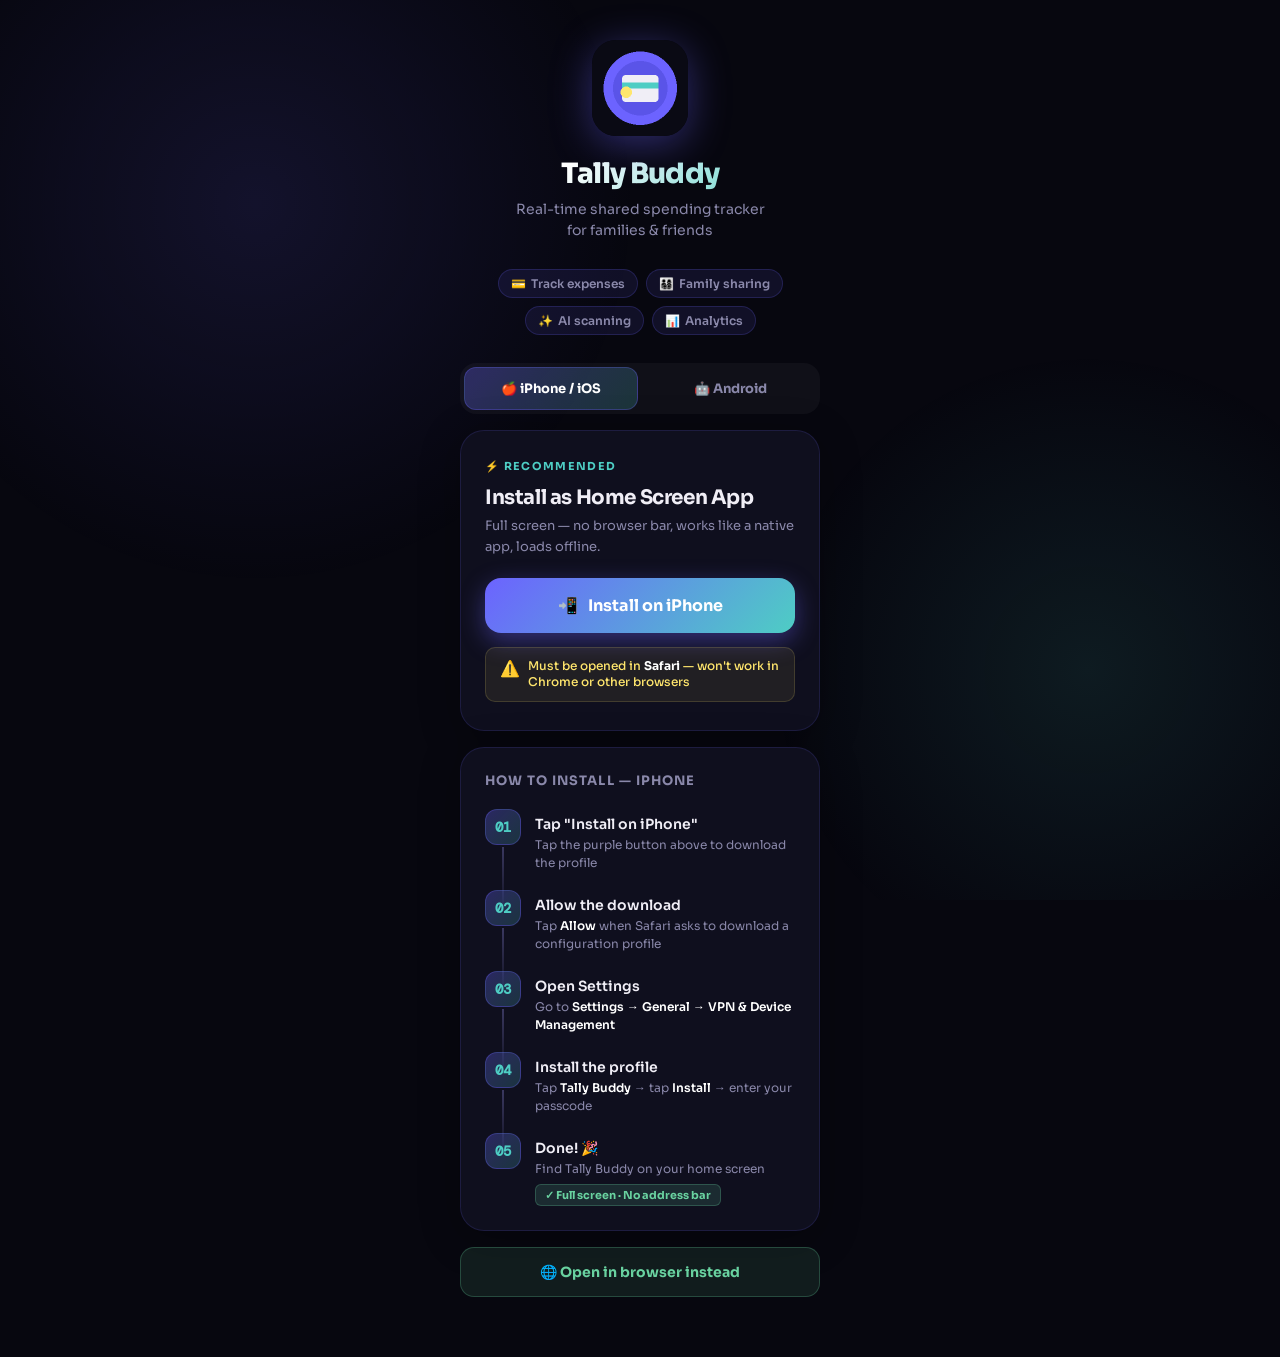
==== commit 61328425: "Add files via upload" ====
--- a/install.html
+++ b/install.html
@@ -3,7 +3,7 @@
 <head>
 <meta charset="UTF-8">
 <meta name="viewport" content="width=device-width, initial-scale=1.0">
-<title>Install Family Wallet</title>
+<title>Install Tally Buddy</title>
 <link rel="preconnect" href="https://fonts.googleapis.com">
 <link href="https://fonts.googleapis.com/css2?family=Sora:wght@300;400;600;700;800&family=DM+Mono:wght@400;500&display=swap" rel="stylesheet">
 <style>
@@ -63,8 +63,8 @@
 <div class="wrapper">
 
   <div class="header">
-    <img class="app-icon" src="icon-192.png" alt="Family Wallet">
-    <h1 class="app-name">Family Wallet</h1>
+    <img class="app-icon" src="icon-192.png" alt="Tally Buddy">
+    <h1 class="app-name">Tally Buddy</h1>
     <p class="app-tagline">Real-time shared spending tracker<br>for families & friends</p>
   </div>
 
@@ -99,8 +99,8 @@
       <div class="step"><div class="step-num">01</div><div class="step-content"><p class="step-heading">Tap "Install on iPhone"</p><p class="step-detail">Tap the purple button above to download the profile</p></div></div>
       <div class="step"><div class="step-num">02</div><div class="step-content"><p class="step-heading">Allow the download</p><p class="step-detail">Tap <strong>Allow</strong> when Safari asks to download a configuration profile</p></div></div>
       <div class="step"><div class="step-num">03</div><div class="step-content"><p class="step-heading">Open Settings</p><p class="step-detail">Go to <strong>Settings → General → VPN & Device Management</strong></p></div></div>
-      <div class="step"><div class="step-num">04</div><div class="step-content"><p class="step-heading">Install the profile</p><p class="step-detail">Tap <strong>Family Wallet</strong> → tap <strong>Install</strong> → enter your passcode</p></div></div>
-      <div class="step"><div class="step-num">05</div><div class="step-content"><p class="step-heading">Done! 🎉</p><p class="step-detail">Find Family Wallet on your home screen</p><div class="step-badge">✓ Full screen · No address bar</div></div></div>
+      <div class="step"><div class="step-num">04</div><div class="step-content"><p class="step-heading">Install the profile</p><p class="step-detail">Tap <strong>Tally Buddy</strong> → tap <strong>Install</strong> → enter your passcode</p></div></div>
+      <div class="step"><div class="step-num">05</div><div class="step-content"><p class="step-heading">Done! 🎉</p><p class="step-detail">Find Tally Buddy on your home screen</p><div class="step-badge">✓ Full screen · No address bar</div></div></div>
     </div>
   </div>
 
@@ -110,7 +110,7 @@
       <p class="cta-label" style="color:#69D2A0">⚡ Easy Install</p>
       <h2 class="cta-title">Install as Home Screen App</h2>
       <p class="cta-sub">Android makes this even easier — no profile needed. Just use Chrome and tap "Add to Home Screen".</p>
-      <a class="android-btn" href="https://heraline.github.io/Family-Wallet/">
+      <a class="android-btn" href="https://heraline.github.io/Tally-Buddy/">
         <span>🚀</span> Open App in Chrome
       </a>
       <div class="note-box green" style="margin-top:14px">
@@ -120,15 +120,15 @@
     </div>
     <div class="steps-card">
       <p class="steps-title">How to install — Android</p>
-      <div class="step"><div class="step-num g">01</div><div class="step-content"><p class="step-heading">Open in Chrome</p><p class="step-detail">Tap the green button above to open Family Wallet in Chrome</p></div></div>
+      <div class="step"><div class="step-num g">01</div><div class="step-content"><p class="step-heading">Open in Chrome</p><p class="step-detail">Tap the green button above to open Tally Buddy in Chrome</p></div></div>
       <div class="step"><div class="step-num g">02</div><div class="step-content"><p class="step-heading">Tap the menu</p><p class="step-detail">Tap the <strong>⋮ three dots</strong> in the top right corner of Chrome</p></div></div>
       <div class="step"><div class="step-num g">03</div><div class="step-content"><p class="step-heading">Add to Home Screen</p><p class="step-detail">Tap <strong>"Add to Home Screen"</strong> or <strong>"Install App"</strong></p></div></div>
       <div class="step"><div class="step-num g">04</div><div class="step-content"><p class="step-heading">Confirm install</p><p class="step-detail">Tap <strong>Add</strong> or <strong>Install</strong> on the popup that appears</p></div></div>
-      <div class="step"><div class="step-num g">05</div><div class="step-content"><p class="step-heading">Done! 🎉</p><p class="step-detail">Find Family Wallet on your home screen</p><div class="step-badge">✓ Full screen · Works like a native app</div></div></div>
+      <div class="step"><div class="step-num g">05</div><div class="step-content"><p class="step-heading">Done! 🎉</p><p class="step-detail">Find Tally Buddy on your home screen</p><div class="step-badge">✓ Full screen · Works like a native app</div></div></div>
     </div>
   </div>
 
-  <a class="open-btn" href="https://heraline.github.io/Family-Wallet/">🌐 Open in browser instead</a>
+  <a class="open-btn" href="https://heraline.github.io/Tally-Buddy/">🌐 Open in browser instead</a>
 
 </div>
 <script>
